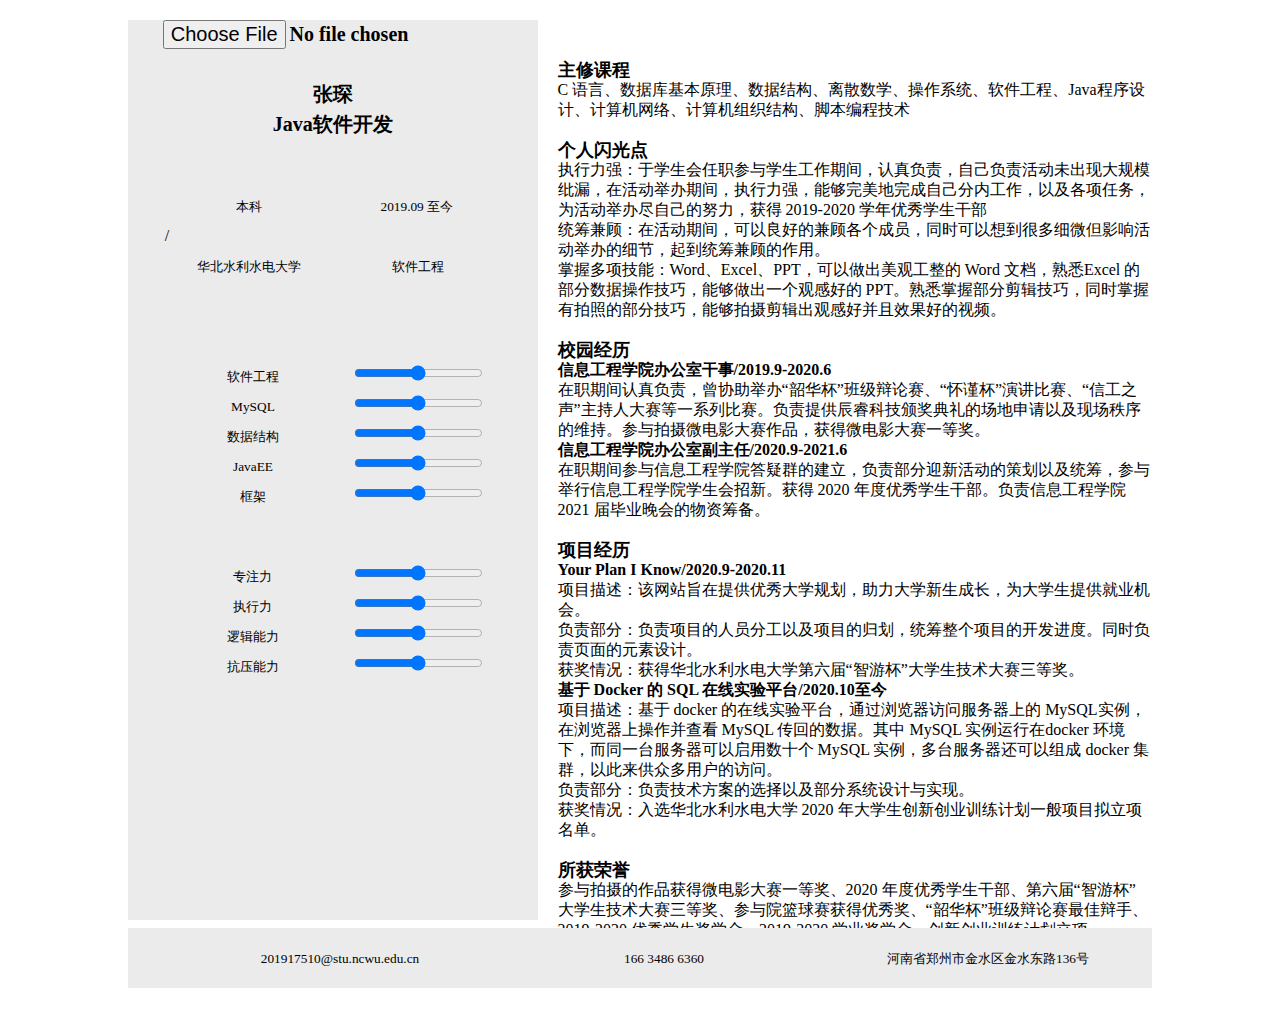
==== index.html @ c9bb98c3 "个人简历" ====
<!DOCTYPE html>
<html lang="en">
<head>
    <meta charset="UTF-8">
    <meta http-equiv="X-UA-Compatible" content="IE=edge">
    <meta name="viewport" content="width=device-width, initial-scale=1.0">
    <title>简历</title>
    <link rel="stylesheet" href="./CSS/reset.css">
    <link rel="stylesheet" href="./CSS/index.css">
</head>
<body>
    <form action="#" enctype="multipart/form-data">
        <div class="outer_box">
            <div class="content_main">
                <div class="content_main_left">
                    <div class="content_main_left_top">
                        <table>
                            <tr><td>
                                <input id="file" onchange="changepic(this)" type="file" accept="image/png, image/jpeg, image/gif, image/jpg">
                                <br>
                                <img src="" id="show">
                            </td></tr>
                            <tr><td><input type="text" value="张琛"></td></tr>
                            <tr><td><input type="text" value="Java软件开发"></td></tr>
                        </table>
                    </div>
                    <div class="content_main_left_center">
                        <table>
                            <tr>
                                <td><input type="text" value="本科">/</td>
                                <td><input type="text" value="2019.09 至今"></td>
                            </tr>
                            <tr>
                                <td><input type="text" value="华北水利水电大学">&nbsp;</td>
                                <td><input type="text" value=" 软件工程"></td>
                            </tr>
                        </table>
                    </div>
                    <div class="content_main_left_bottom">
                        <div>
                            <table>
                                <tr>
                                    <td><input type="text" value="软件工程"></td>
                                    <td><input type="range" value="50" min="0" max="100" step="1"></td>
                                </tr>
                                <tr>
                                    <td><input type="text" value="MySQL"></td>
                                    <td><input type="range" value="50" min="0" max="100" step="1"></td>
                                </tr>
                                <tr>
                                    <td><input type="text" value="数据结构"></td>
                                    <td><input type="range" value="50" min="0" max="100" step="1"></td>
                                </tr>
                                <tr>
                                    <td><input type="text" value="JavaEE"></td>
                                    <td><input type="range" value="50" min="0" max="100" step="1"></td>
                                </tr>
                                <tr>
                                    <td><input type="text" value="框架"></td>
                                    <td><input type="range" value="50" min="0" max="100" step="1"></td>
                                </tr>
                            </table>
                        </div>
                        <div>
                            <table>
                                <tr>
                                    <td><input type="text" value="专注力"></td>
                                    <td><input type="range" value="50" min="0" max="100" step="1"></td>
                                </tr>
                                <tr>
                                    <td><input type="text" value="执行力"></td>
                                    <td><input type="range" value="50" min="0" max="100" step="1"></td>
                                </tr>
                                <tr>
                                    <td><input type="text" value="逻辑能力"></td>
                                    <td><input type="range" value="50" min="0" max="100" step="1"></td>
                                </tr>
                                <tr>
                                    <td><input type="text" value="抗压能力"></td>
                                    <td><input type="range" value="50" min="0" max="100" step="1"></td>
                                </tr> 
                            </table>
                        </div>
                    </div>
                </div>
                <div class="content_main_right">
                    <div class="content_item">
                        <h1>主修课程</h1>
                        <p>C 语言、数据库基本原理、数据结构、离散数学、操作系统、软件工程、Java程序设计、计算机网络、计算机组织结构、脚本编程技术</p>
                    </div>
                    <div class="content_item">
                        <h1>个人闪光点</h1>
                        <p>执行力强：于学生会任职参与学生工作期间，认真负责，自己负责活动未出现大规模纰漏，在活动举办期间，执行力强，能够完美地完成自己分内工作，以及各项任务，为活动举办尽自己的努力，获得 2019-2020 学年优秀学生干部</p>
                        <p>统筹兼顾：在活动期间，可以良好的兼顾各个成员，同时可以想到很多细微但影响活动举办的细节，起到统筹兼顾的作用。</p>
                        <p>掌握多项技能：Word、Excel、PPT，可以做出美观工整的 Word 文档，熟悉Excel 的部分数据操作技巧，能够做出一个观感好的 PPT。熟悉掌握部分剪辑技巧，同时掌握有拍照的部分技巧，能够拍摄剪辑出观感好并且效果好的视频。</p>
                    </div>
                    <div class="content_item">
                        <h1>校园经历</h1>
                        <h3>信息工程学院办公室干事/2019.9-2020.6</h3>
                        <p>在职期间认真负责，曾协助举办“韶华杯”班级辩论赛、“怀谨杯”演讲比赛、“信工之声”主持人大赛等一系列比赛。负责提供辰睿科技颁奖典礼的场地申请以及现场秩序的维持。参与拍摄微电影大赛作品，获得微电影大赛一等奖。</p>
                        <h3>信息工程学院办公室副主任/2020.9-2021.6</h3>
                        <p>在职期间参与信息工程学院答疑群的建立，负责部分迎新活动的策划以及统筹，参与举行信息工程学院学生会招新。获得 2020 年度优秀学生干部。负责信息工程学院 2021 届毕业晚会的物资筹备。</p>
                    </div>
                    <div class="content_item">
                        <h1>项目经历</h1>
                        <h3>Your Plan I Know/2020.9-2020.11</h3>
                        <p>项目描述：该网站旨在提供优秀大学规划，助力大学新生成长，为大学生提供就业机会。</p>
                        <p>负责部分：负责项目的人员分工以及项目的归划，统筹整个项目的开发进度。同时负责页面的元素设计。</p>
                        <p>获奖情况：获得华北水利水电大学第六届“智游杯”大学生技术大赛三等奖。</p>
                        <h3>基于 Docker 的 SQL 在线实验平台/2020.10至今</h3>
                        <p>项目描述：基于 docker 的在线实验平台，通过浏览器访问服务器上的 MySQL实例，在浏览器上操作并查看 MySQL 传回的数据。其中 MySQL 实例运行在docker 环境下，而同一台服务器可以启用数十个 MySQL 实例，多台服务器还可以组成 docker 集群，以此来供众多用户的访问。</p>
                        <p>负责部分：负责技术方案的选择以及部分系统设计与实现。</p>
                        <p>获奖情况：入选华北水利水电大学 2020 年大学生创新创业训练计划一般项目拟立项名单。</p>
                    </div>
                    <div class="content_item">
                        <h1>所获荣誉</h1>
                        <p>参与拍摄的作品获得微电影大赛一等奖、2020 年度优秀学生干部、第六届“智游杯”大学生技术大赛三等奖、参与院篮球赛获得优秀奖、“韶华杯”班级辩论赛最佳辩手、2019-2020 优秀学生奖学金、2019-2020 学业奖学金、创新创业训练计划立项。</p>
                    </div>
                </div>
                <div class="content_main_bottom">
                    <p><input type="text" value="201917510@stu.ncwu.edu.cn"></p>
                    <p><input type="text" value="166 3486 6360"></p>
                    <p><input type="text" value="河南省郑州市金水区金水东路136号"></p>
                </div>
            </div>
        </div>
    </form>
</body>
</html>
<script>

    function changepic() {

        var reads= new FileReader();

        file=document.getElementById('file');
        f=document.getElementById('file').files[0];

        reads.readAsDataURL(f);

        reads.onload=function (e) {
            file.style.visibility="hidden";
            document.getElementById('show').src=this.result;

        };
    }

</script>
---- CSS/index.css ----
input{
    border: transparent;
    background-color: rgba(255, 255, 255, 0);
    text-align: center;
}

td{
    width: 100px;
}

*{
    font-family: "宋体";
}

.outer_box{
    height: 1000px;
}

.outer_box .content_main{
    width: 80%;
    margin: 20px auto;
}

.outer_box .content_main .content_main_left{
    width: 40%;
    height: 900px;
    float: left;
    background-color: #ebebeb;
}

.outer_box .content_main .content_main_left .content_main_left_top{
    text-align: center;
}

.outer_box .content_main .content_main_left .content_main_left_top table,
.outer_box .content_main .content_main_left .content_main_left_center table,
.outer_box .content_main .content_main_left .content_main_left_bottom table{
    width: 80%;
    margin: 0 auto;
    line-height: 30px;
}

.outer_box .content_main .content_main_left .content_main_left_top table input{
    font-size: 20px;
    font-weight: bold;
}

.outer_box .content_main .content_main_left .content_main_left_top img{
    width: 150px;
    border-radius: 50%;
    margin: 0 auto;
}

.outer_box .content_main .content_main_left .content_main_left_center{
    margin-top: 50px;
}

.outer_box .content_main .content_main_left .content_main_left_bottom div{
    margin-top: 50px;
}

.outer_box .content_main .content_main_left .content_main_left_bottom div:last-child{
    margin-bottom: 30px;
}

.outer_box .content_main .content_main_right{
    width: 58%;
    height: 900px;
    float: left;
    background-color: #fff;
    padding-left: 20px;
    padding-top: 20px;
}

.outer_box .content_main .content_main_right .content_item{
    margin-top: 20px;
    line-height: 20px;
    font-family: "宋体";
}

.outer_box .content_main .content_main_right .content_item h1{
    font-size: 18px;
    font-weight: bold;
}

.outer_box .content_main .content_main_right .content_item h3{
    font-size: 16px;
    font-weight: bold;
}

.outer_box .content_main .content_main_bottom{
    width: 100%;
    line-height: 60px;
    margin-top: -12px;
    float: left;
    background-color: #ebebeb;
}

.outer_box .content_main .content_main_bottom input{
    width: 220px;
}

.outer_box .content_main .content_main_bottom p{
    float: left;
    margin-left: 100px;
}
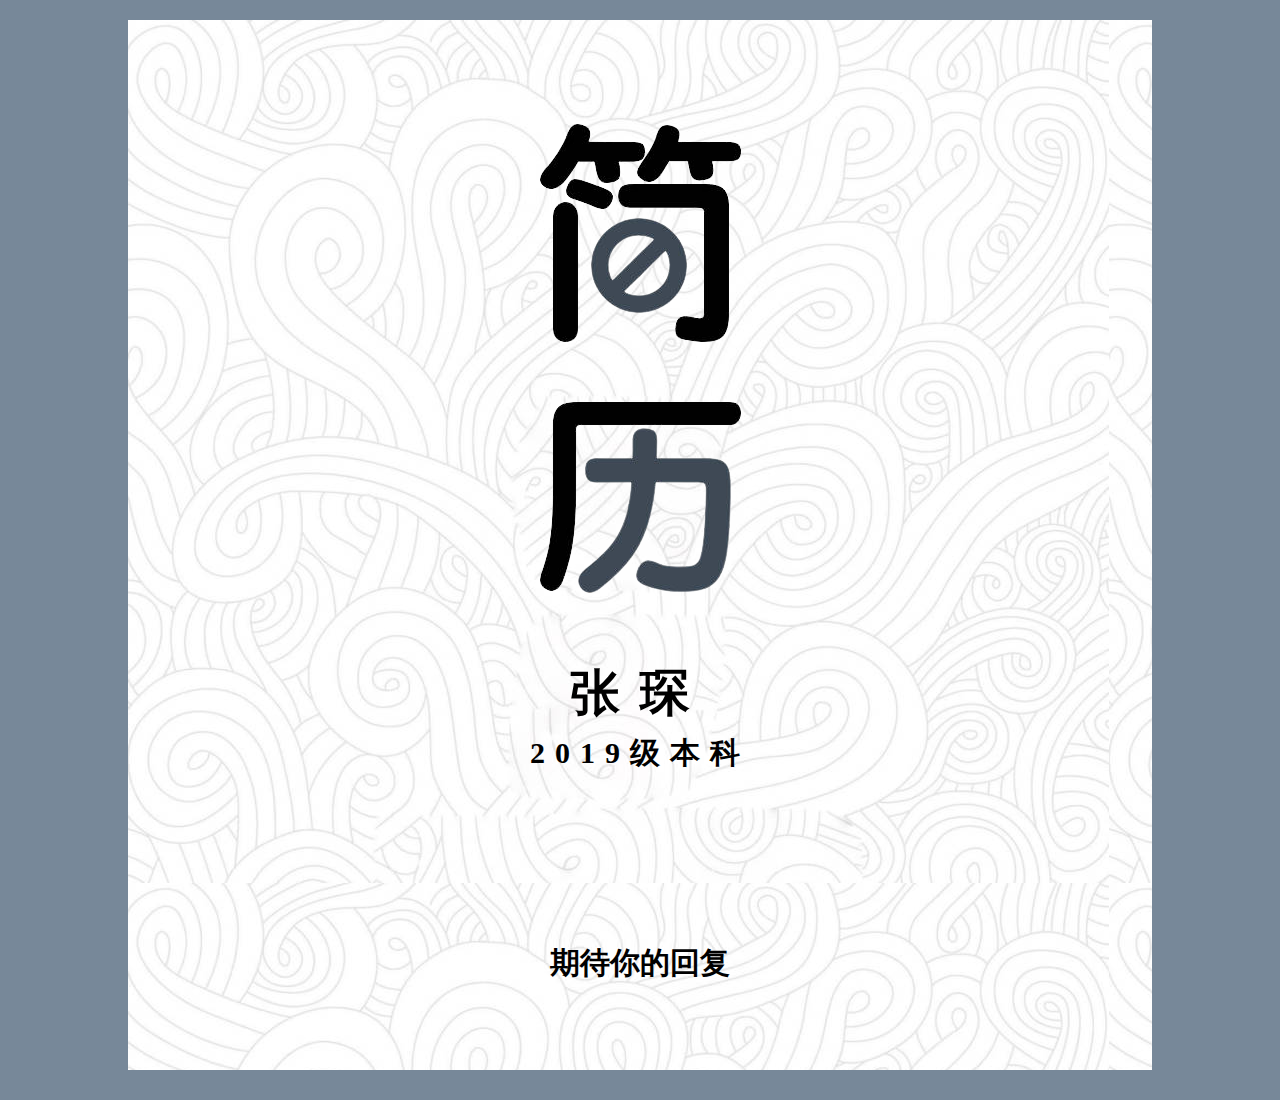
==== commit 3819af52: "个人简历" ====
--- a/index.html
+++ b/index.html
@@ -4,145 +4,24 @@
     <meta charset="UTF-8">
     <meta http-equiv="X-UA-Compatible" content="IE=edge">
     <meta name="viewport" content="width=device-width, initial-scale=1.0">
-    <title>简历</title>
+    <title>封面</title>
     <link rel="stylesheet" href="./CSS/reset.css">
-    <link rel="stylesheet" href="./CSS/index.css">
+    <link rel="stylesheet" href="./CSS/cover.css">
 </head>
 <body>
-    <form action="#" enctype="multipart/form-data">
-        <div class="outer_box">
+    <div class="outer_box">
+        <a href="./resume.html">
             <div class="content_main">
-                <div class="content_main_left">
-                    <div class="content_main_left_top">
-                        <table>
-                            <tr><td>
-                                <input id="file" onchange="changepic(this)" type="file" accept="image/png, image/jpeg, image/gif, image/jpg">
-                                <br>
-                                <img src="" id="show">
-                            </td></tr>
-                            <tr><td><input type="text" value="张琛"></td></tr>
-                            <tr><td><input type="text" value="Java软件开发"></td></tr>
-                        </table>
-                    </div>
-                    <div class="content_main_left_center">
-                        <table>
-                            <tr>
-                                <td><input type="text" value="本科">/</td>
-                                <td><input type="text" value="2019.09 至今"></td>
-                            </tr>
-                            <tr>
-                                <td><input type="text" value="华北水利水电大学">&nbsp;</td>
-                                <td><input type="text" value=" 软件工程"></td>
-                            </tr>
-                        </table>
-                    </div>
-                    <div class="content_main_left_bottom">
-                        <div>
-                            <table>
-                                <tr>
-                                    <td><input type="text" value="软件工程"></td>
-                                    <td><input type="range" value="50" min="0" max="100" step="1"></td>
-                                </tr>
-                                <tr>
-                                    <td><input type="text" value="MySQL"></td>
-                                    <td><input type="range" value="50" min="0" max="100" step="1"></td>
-                                </tr>
-                                <tr>
-                                    <td><input type="text" value="数据结构"></td>
-                                    <td><input type="range" value="50" min="0" max="100" step="1"></td>
-                                </tr>
-                                <tr>
-                                    <td><input type="text" value="JavaEE"></td>
-                                    <td><input type="range" value="50" min="0" max="100" step="1"></td>
-                                </tr>
-                                <tr>
-                                    <td><input type="text" value="框架"></td>
-                                    <td><input type="range" value="50" min="0" max="100" step="1"></td>
-                                </tr>
-                            </table>
-                        </div>
-                        <div>
-                            <table>
-                                <tr>
-                                    <td><input type="text" value="专注力"></td>
-                                    <td><input type="range" value="50" min="0" max="100" step="1"></td>
-                                </tr>
-                                <tr>
-                                    <td><input type="text" value="执行力"></td>
-                                    <td><input type="range" value="50" min="0" max="100" step="1"></td>
-                                </tr>
-                                <tr>
-                                    <td><input type="text" value="逻辑能力"></td>
-                                    <td><input type="range" value="50" min="0" max="100" step="1"></td>
-                                </tr>
-                                <tr>
-                                    <td><input type="text" value="抗压能力"></td>
-                                    <td><input type="range" value="50" min="0" max="100" step="1"></td>
-                                </tr> 
-                            </table>
-                        </div>
-                    </div>
+                <img src="./image/cover.png" alt="">
+                <div class="info">
+                    <h1>张琛</h1>
+                    <h1>2019级本科</h1>
                 </div>
-                <div class="content_main_right">
-                    <div class="content_item">
-                        <h1>主修课程</h1>
-                        <p>C 语言、数据库基本原理、数据结构、离散数学、操作系统、软件工程、Java程序设计、计算机网络、计算机组织结构、脚本编程技术</p>
-                    </div>
-                    <div class="content_item">
-                        <h1>个人闪光点</h1>
-                        <p>执行力强：于学生会任职参与学生工作期间，认真负责，自己负责活动未出现大规模纰漏，在活动举办期间，执行力强，能够完美地完成自己分内工作，以及各项任务，为活动举办尽自己的努力，获得 2019-2020 学年优秀学生干部</p>
-                        <p>统筹兼顾：在活动期间，可以良好的兼顾各个成员，同时可以想到很多细微但影响活动举办的细节，起到统筹兼顾的作用。</p>
-                        <p>掌握多项技能：Word、Excel、PPT，可以做出美观工整的 Word 文档，熟悉Excel 的部分数据操作技巧，能够做出一个观感好的 PPT。熟悉掌握部分剪辑技巧，同时掌握有拍照的部分技巧，能够拍摄剪辑出观感好并且效果好的视频。</p>
-                    </div>
-                    <div class="content_item">
-                        <h1>校园经历</h1>
-                        <h3>信息工程学院办公室干事/2019.9-2020.6</h3>
-                        <p>在职期间认真负责，曾协助举办“韶华杯”班级辩论赛、“怀谨杯”演讲比赛、“信工之声”主持人大赛等一系列比赛。负责提供辰睿科技颁奖典礼的场地申请以及现场秩序的维持。参与拍摄微电影大赛作品，获得微电影大赛一等奖。</p>
-                        <h3>信息工程学院办公室副主任/2020.9-2021.6</h3>
-                        <p>在职期间参与信息工程学院答疑群的建立，负责部分迎新活动的策划以及统筹，参与举行信息工程学院学生会招新。获得 2020 年度优秀学生干部。负责信息工程学院 2021 届毕业晚会的物资筹备。</p>
-                    </div>
-                    <div class="content_item">
-                        <h1>项目经历</h1>
-                        <h3>Your Plan I Know/2020.9-2020.11</h3>
-                        <p>项目描述：该网站旨在提供优秀大学规划，助力大学新生成长，为大学生提供就业机会。</p>
-                        <p>负责部分：负责项目的人员分工以及项目的归划，统筹整个项目的开发进度。同时负责页面的元素设计。</p>
-                        <p>获奖情况：获得华北水利水电大学第六届“智游杯”大学生技术大赛三等奖。</p>
-                        <h3>基于 Docker 的 SQL 在线实验平台/2020.10至今</h3>
-                        <p>项目描述：基于 docker 的在线实验平台，通过浏览器访问服务器上的 MySQL实例，在浏览器上操作并查看 MySQL 传回的数据。其中 MySQL 实例运行在docker 环境下，而同一台服务器可以启用数十个 MySQL 实例，多台服务器还可以组成 docker 集群，以此来供众多用户的访问。</p>
-                        <p>负责部分：负责技术方案的选择以及部分系统设计与实现。</p>
-                        <p>获奖情况：入选华北水利水电大学 2020 年大学生创新创业训练计划一般项目拟立项名单。</p>
-                    </div>
-                    <div class="content_item">
-                        <h1>所获荣誉</h1>
-                        <p>参与拍摄的作品获得微电影大赛一等奖、2020 年度优秀学生干部、第六届“智游杯”大学生技术大赛三等奖、参与院篮球赛获得优秀奖、“韶华杯”班级辩论赛最佳辩手、2019-2020 优秀学生奖学金、2019-2020 学业奖学金、创新创业训练计划立项。</p>
-                    </div>
-                </div>
-                <div class="content_main_bottom">
-                    <p><input type="text" value="201917510@stu.ncwu.edu.cn"></p>
-                    <p><input type="text" value="166 3486 6360"></p>
-                    <p><input type="text" value="河南省郑州市金水区金水东路136号"></p>
+                <div class="bottom">
+                    <h1>期待你的回复</h1>
                 </div>
             </div>
-        </div>
-    </form>
+        </a>
+    </div>
 </body>
-</html>
-<script>
-
-    function changepic() {
-
-        var reads= new FileReader();
-
-        file=document.getElementById('file');
-        f=document.getElementById('file').files[0];
-
-        reads.readAsDataURL(f);
-
-        reads.onload=function (e) {
-            file.style.visibility="hidden";
-            document.getElementById('show').src=this.result;
-
-        };
-    }
-
-</script>+</html>--- a/CSS/cover.css
+++ b/CSS/cover.css
@@ -0,0 +1,40 @@
+.outer_box{
+    background-color: #789;
+    padding-top: 20px;
+    height: 1080px;
+}
+
+.outer_box .content_main{
+    width: 80%;
+    height: 950px;
+    background: url(../image/background.jpg);
+    margin: 0px auto;
+    text-align: center;
+    padding-top: 100px;
+}
+
+a{
+    font-family: "宋体";
+    text-decoration: none;
+    font-size: 30px;
+    color: black;
+    font-weight: bold;
+}
+
+.outer_box .content_main .info{
+    margin-top: 50px;
+}
+.outer_box .content_main .info h1:first-child{
+    font-size: 50px;
+    font-weight: 900;
+    letter-spacing: 20px;
+}
+
+.outer_box .content_main .info h1:last-child{
+    margin-top: 20px;
+    letter-spacing: 10px;
+}
+
+.outer_box .content_main .bottom{
+    margin-top: 180px;
+}